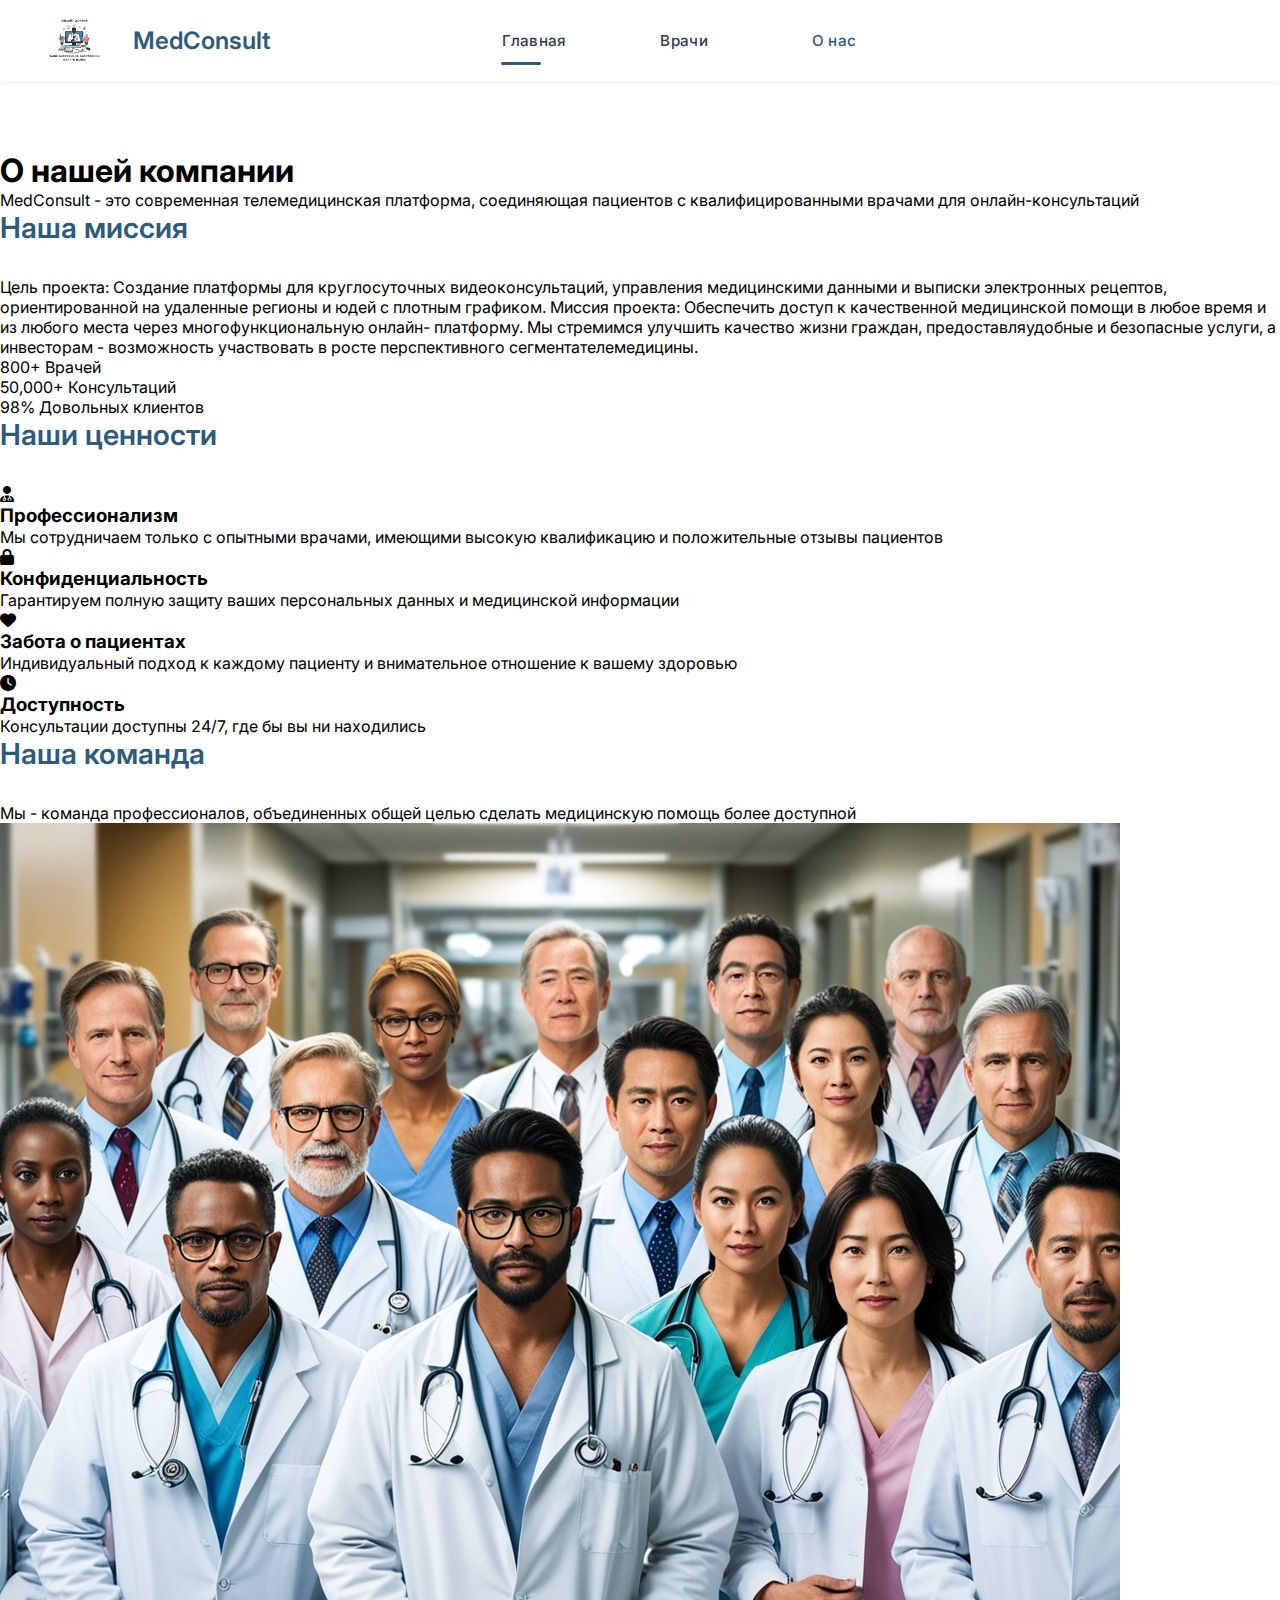
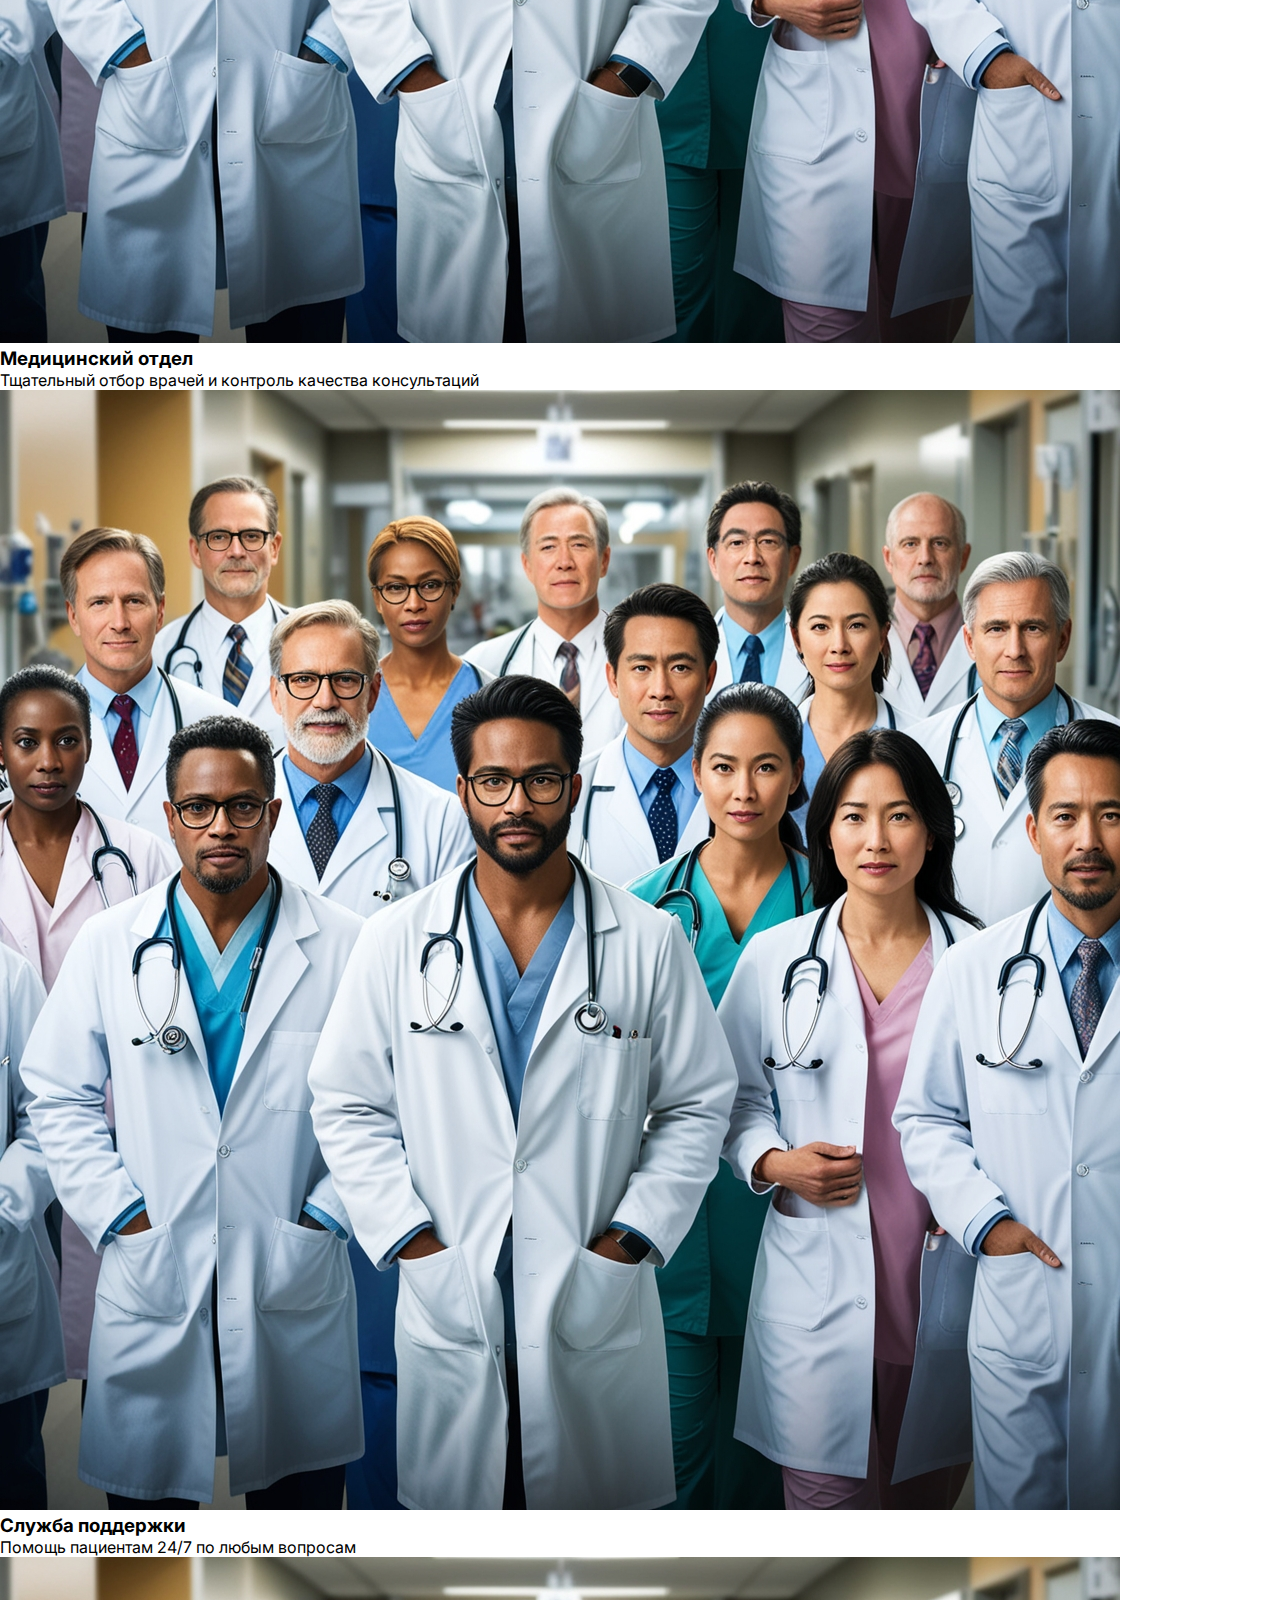
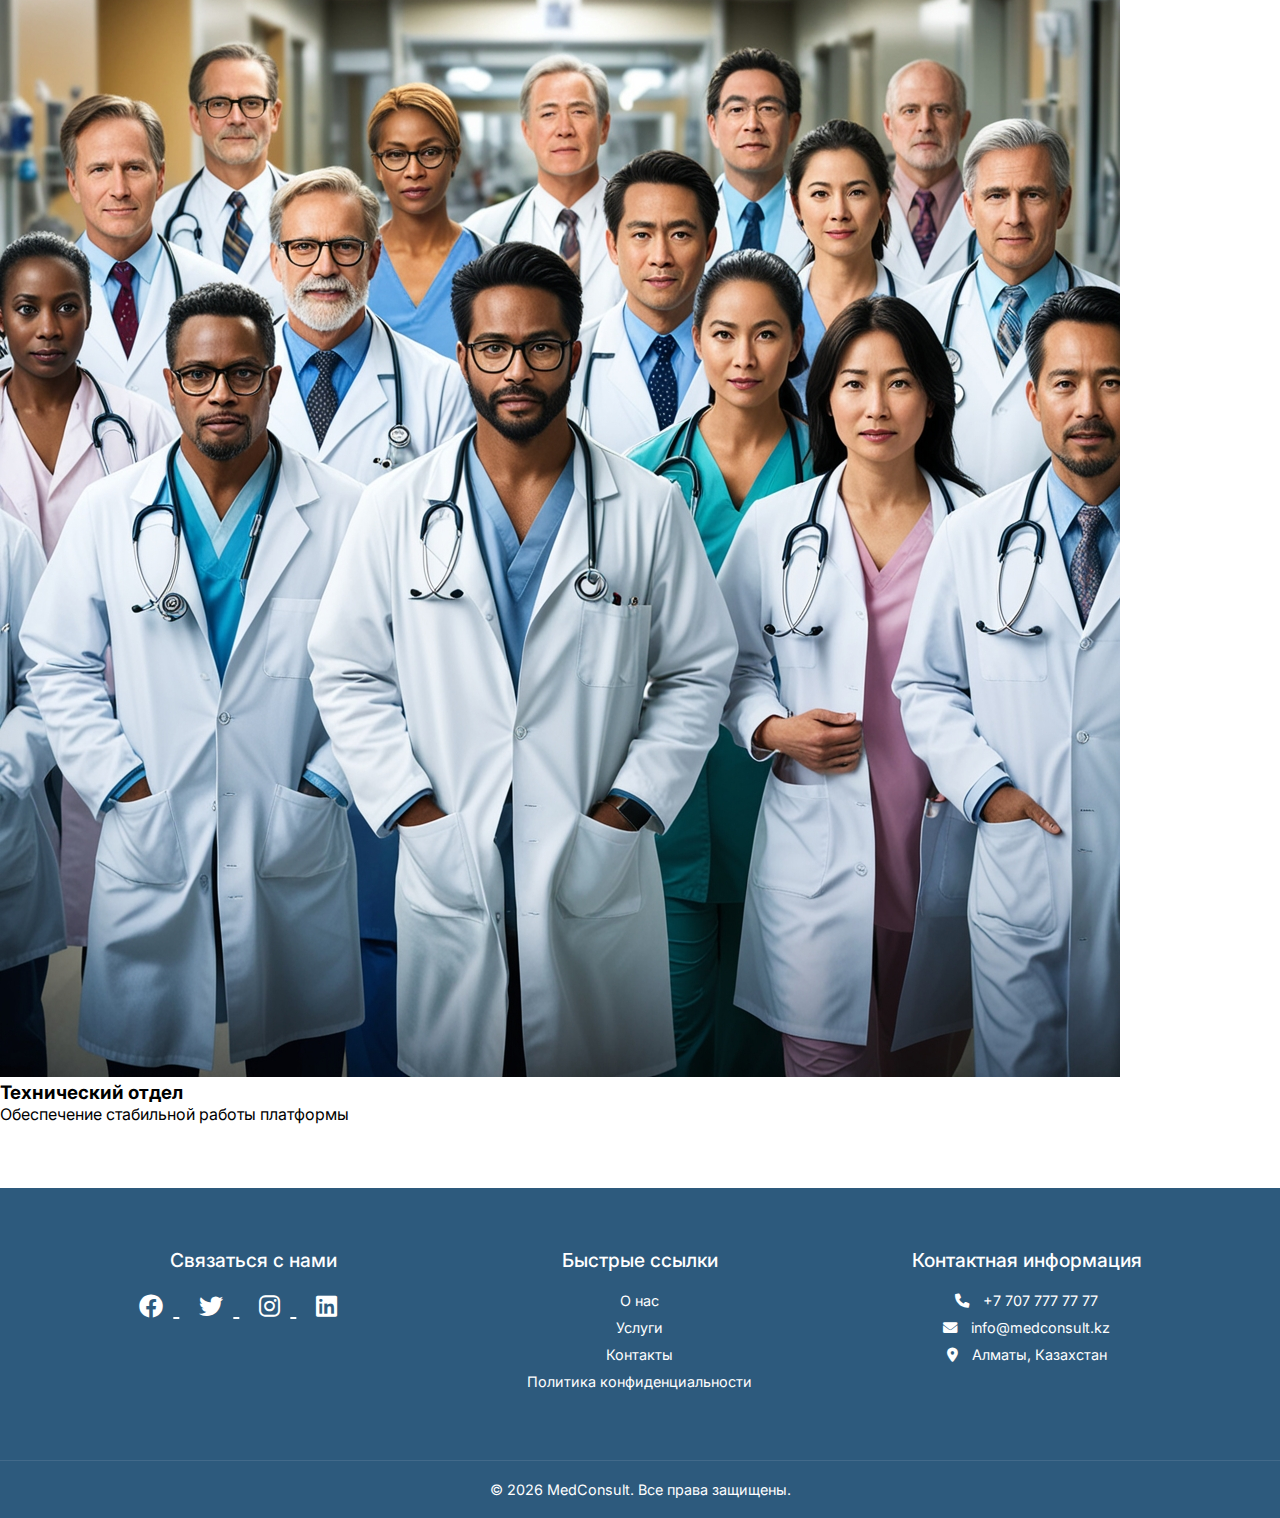
==== about.html @ 64a08afc "Update about.html" ====
<!DOCTYPE html>
<html lang="ru">
<head>
    <meta charset="UTF-8">
    <meta name="viewport" content="width=device-width, initial-scale=1.0">
    <title>О нас - MedConsult</title>
    <link rel="stylesheet" href="styles/main.css">
    <link rel="stylesheet" href="styles/about.css">
    <link href="https://fonts.googleapis.com/css2?family=Inter:wght@300;400;500;600&display=swap" rel="stylesheet">
    <link rel="stylesheet" href="https://cdnjs.cloudflare.com/ajax/libs/font-awesome/6.0.0/css/all.min.css">
</head>
<body>
    <header>
        <div class="logo">
            <img src="img/logo.png" alt="MedConsult Logo">
            <span>MedConsult</span>
        </div>
        <nav>
            <a href="index.html">Главная</a>
            <a href="doctors.html">Врачи</a>
            <a href="about.html" class="active">О нас</a>
            <div id="indicator"></div>
        </nav>
    </header>

    <main>
        <section class="about-hero">
            <div class="about-hero-content">
                <h1>О нашей компании</h1>
                <p>MedConsult - это современная телемедицинская платформа, соединяющая пациентов с квалифицированными врачами для онлайн-консультаций</p>
            </div>
        </section>

        <section class="mission">
            <div class="container">
                <div class="mission-content">
                    <div class="mission-text">
                        <h2>Наша миссия</h2>
                        <p>Цель проекта: Создание платформы для круглосуточных видеоконсультаций, управления медицинскими данными и выписки электронных рецептов, ориентированной на удаленные регионы и юдей с плотным графиком.
Миссия проекта: Обеспечить доступ к качественной медицинской помощи в любое время и из любого места через многофункциональную онлайн- платформу.
Мы стремимся улучшить качество жизни граждан, предоставляудобные и безопасные услуги, а инвесторам - возможность участвовать в росте перспективного сегментателемедицины.</p>
                    </div>
                    <div class="mission-stats">
                        <div class="stat-item">
                            <span class="stat-number">800+</span>
                            <span class="stat-label">Врачей</span>
                        </div>
                        <div class="stat-item">
                            <span class="stat-number">50,000+</span>
                            <span class="stat-label">Консультаций</span>
                        </div>
                        <div class="stat-item">
                            <span class="stat-number">98%</span>
                            <span class="stat-label">Довольных клиентов</span>
                        </div>
                    </div>
                </div>
            </div>
        </section>

        <section class="values">
            <div class="container">
                <h2>Наши ценности</h2>
                <div class="values-grid">
                    <div class="value-card">
                        <div class="value-icon">
                            <i class="fas fa-user-md"></i>
                        </div>
                        <h3>Профессионализм</h3>
                        <p>Мы сотрудничаем только с опытными врачами, имеющими высокую квалификацию и положительные отзывы пациентов</p>
                    </div>

                    <div class="value-card">
                        <div class="value-icon">
                            <i class="fas fa-lock"></i>
                        </div>
                        <h3>Конфиденциальность</h3>
                        <p>Гарантируем полную защиту ваших персональных данных и медицинской информации</p>
                    </div>

                    <div class="value-card">
                        <div class="value-icon">
                            <i class="fas fa-heart"></i>
                        </div>
                        <h3>Забота о пациентах</h3>
                        <p>Индивидуальный подход к каждому пациенту и внимательное отношение к вашему здоровью</p>
                    </div>

                    <div class="value-card">
                        <div class="value-icon">
                            <i class="fas fa-clock"></i>
                        </div>
                        <h3>Доступность</h3>
                        <p>Консультации доступны 24/7, где бы вы ни находились</p>
                    </div>
                </div>
            </div>
        </section>

        <section class="team">
            <div class="container">
                <h2>Наша команда</h2>
                <p class="team-intro">Мы - команда профессионалов, объединенных общей целью сделать медицинскую помощь более доступной</p>
                <div class="team-grid">
                    <div class="team-member">
                        <img src="img/team1.jpg" alt="Команда MedConsult">
                        <div class="team-info">
                            <h3>Медицинский отдел</h3>
                            <p>Тщательный отбор врачей и контроль качества консультаций</p>
                        </div>
                    </div>
                    <div class="team-member">
                        <img src="img/team1.jpg" alt="Команда MedConsult">
                        <div class="team-info">
                            <h3>Служба поддержки</h3>
                            <p>Помощь пациентам 24/7 по любым вопросам</p>
                        </div>
                    </div>
                    <div class="team-member">
                        <img src="img/team1.jpg" alt="Команда MedConsult">
                        <div class="team-info">
                            <h3>Технический отдел</h3>
                            <p>Обеспечение стабильной работы платформы</p>
                        </div>
                    </div>
                </div>
            </div>
        </section>
    </main>

    <footer class="footer">
        <div class="footer-content">
            <div class="footer-section">
                <h3>Связаться с нами</h3>
                <div class="social-links">
                    <a href="https://facebook.com" target="_blank" rel="noopener noreferrer">
                        <i class="fab fa-facebook"></i>
                    </a>
                    <a href="https://twitter.com" target="_blank" rel="noopener noreferrer">
                        <i class="fab fa-twitter"></i>
                    </a>
                    <a href="https://instagram.com" target="_blank" rel="noopener noreferrer">
                        <i class="fab fa-instagram"></i>
                    </a>
                    <a href="https://linkedin.com" target="_blank" rel="noopener noreferrer">
                        <i class="fab fa-linkedin"></i>
                    </a>
                </div>
            </div>
            
            <div class="footer-section">
                <h3>Быстрые ссылки</h3>
                <ul>
                    <li><a href="about.html">О нас</a></li>
                    <li><a href="#">Услуги</a></li>
                    <li><a href="#">Контакты</a></li>
                    <li><a href="#">Политика конфиденциальности</a></li>
                </ul>
            </div>
            
            <div class="footer-section">
                <h3>Контактная информация</h3>
                <p>
                    <i class="fas fa-phone"></i> +7 707 777 77 77
                </p>
                <p>
                    <i class="fas fa-envelope"></i> info@medconsult.kz
                </p>
                <p>
                    <i class="fas fa-map-marker-alt"></i> Алматы, Казахстан
                </p>
            </div>
        </div>
        
        <div class="footer-bottom">
            <p>&copy; <span id="currentYear"></span> MedConsult. Все права защищены.</p>
        </div>
    </footer>
</body>
<script src="js/translations.js"></script>
</html>
---- styles/main.css ----
:root {
    --primary-color: #2D5A7D;
    --secondary-color: #F5F8FA;
    --text-color: #2C3E50;
    --background-color: #FFFFFF;
    --nav-text: #666666;
    --hover-color: #1F4563;
    --accent-color: #2D5A7D;
}

* {
    margin: 0;
    padding: 0;
    box-sizing: border-box;
}

html, body {
    height: 100%;
}

body {
    margin: 0;
    background-color: var(--background-color);
    font-family: 'Inter', sans-serif;
}

header {
    background-color: #ffffff;
    padding: 1rem 2rem;
    display: flex;
    align-items: center;
    justify-content: space-between;
    box-shadow: 0 2px 8px rgba(0, 0, 0, 0.06);
}

.logo {
    display: flex;
    align-items: center;
    gap: 1rem;
    color: var(--text-color);
}

.logo img {
    height: 48px;
    width: auto;
    object-fit: contain;
}

.logo span {
    font-size: 1.5rem;
    font-weight: 600;
    color: var(--primary-color);
}

nav {
    position: relative;
    width: 600px;
    display: table;
    margin: 0 auto;
}

nav a {
    position: relative;
    width: 25%;
    display: table-cell;
    text-align: center;
    color: var(--nav-text);
    text-decoration: none;
    font-family: 'Inter', sans-serif;
    font-weight: 500;
    padding: 15px 25px;
    transition: 0.2s ease color;
    font-size: 1.1rem;
    letter-spacing: 0.3px;
}

nav a:before, nav a:after {
    content: "";
    position: absolute;
    border-radius: 50%;
    transform: scale(0);
    transition: 0.2s ease transform;
}

nav a:before {
    top: 0;
    left: 10px;
    width: 6px;
    height: 6px;
}

nav a:after {
    top: 5px;
    left: 18px;
    width: 4px;
    height: 4px;
}

/* Home link colors */
nav a:nth-child(1):before {
    background-color: var(--primary-color);
}

nav a:nth-child(1):after {
    background-color: var(--hover-color);
}

/* Doctors link colors */
nav a:nth-child(2):before {
    background-color: #5CB3FF;
}

nav a:nth-child(2):after {
    background-color: var(--primary-color);
}

/* Appointments link colors */
nav a:nth-child(3):before {
    background-color: #7CC0FF;
}

nav a:nth-child(3):after {
    background-color: #4A90E2;
}

#indicator {
    position: absolute;
    left: 7%;
    bottom: 0;
    width: 40px;
    height: 3px;
    background-color: var(--primary-color);
    border-radius: 5px;
    transition: 0.2s ease left;
}

nav a:hover {
    color: var(--primary-color);
}

nav a:hover:before, nav a:hover:after {
    transform: scale(1);
}

nav a:nth-child(1):hover ~ #indicator {
    left: 7%;
    background: linear-gradient(130deg, var(--primary-color), var(--hover-color));
}

nav a:nth-child(2):hover ~ #indicator {
    left: 32%;
    background: linear-gradient(130deg, var(--primary-color), var(--hover-color));
}

nav a:nth-child(3):hover ~ #indicator {
    left: 57%;
    background: linear-gradient(130deg, var(--primary-color), var(--hover-color));
}

nav a:nth-child(4):hover ~ #indicator {
    left: 82%;
    background: linear-gradient(130deg, var(--primary-color), var(--hover-color));
}

@media (max-width: 768px) {
    header {
        flex-direction: column;
        gap: 1rem;
        padding: 1rem;
        background-color: var(--background-color);
    }

    nav {
        width: 100%;
    }

    .logo {
        justify-content: center;
    }

    nav a {
        padding: 12px 15px;
        font-size: 1rem;
    }
}

.layout-container {
    display: grid;
    grid-template-rows: auto 1fr auto;
    min-height: 100vh;
}

.nav-links {
    display: flex;
    list-style: none;
    gap: 2.5rem;
    justify-content: center;
}

nav a {
    text-decoration: none;
    color: var(--text-color);
    font-weight: 500;
    font-size: 0.95rem;
    transition: color 0.2s ease;
}

nav a:hover {
    color: var(--accent-color);
}

nav a.active {
    color: var(--accent-color);
}

.auth-section {
    justify-self: end;
}

.login-btn {
    padding: 0.5rem 1.5rem;
    background-color: var(--secondary-color);
    border-radius: var(--border-radius);
    color: var(--primary-color) !important;
}

main {
    margin-top: 70px;
    padding: 0 var(--side-padding);
}

.hero {
    background-color: var(--background-color);
    padding: 4rem var(--side-padding);
    margin-top: 2rem;
    min-height: 600px;
    display: flex;
    align-items: center;
}

.hero-content {
    max-width: 1200px;
    margin: 0 auto;
    padding: 2rem;
    display: grid;
    grid-template-columns: 1fr 1fr;
    gap: 6rem;
    align-items: center;
    height: 100%;
}

.hero-text {
    max-width: 600px;
}

.hero-text h1 {
    font-size: 3.5rem;
    font-weight: 600;
    color: var(--text-color);
    margin-bottom: 2rem;
    line-height: 1.2;
}

.hero-text p {
    font-size: 1.4rem;
    color: var(--nav-text);
    margin-bottom: 3rem;
}

.hero-image {
    position: relative;
    border-radius: 20px;
    overflow: hidden;
    box-shadow: 0 10px 30px rgba(0, 0, 0, 0.1);
    height: 500px;
}

.hero-image img {
    width: 100%;
    height: 100%;
    object-fit: cover;
    display: block;
}

.price-info {
    font-size: 1.8rem;
    color: var(--primary-color);
    margin-bottom: 3rem;
}

.price {
    font-weight: 600;
    font-size: 2.4rem;
    margin: 0 0.5rem;
}

.cta-buttons {
    display: flex;
    gap: 1.5rem;
    flex-wrap: wrap;
}

.cta-button {
    padding: 1.2rem 2.5rem;
    border-radius: 2rem;
    font-weight: 500;
    cursor: pointer;
    transition: all 0.2s ease;
    border: none;
    font-size: 1.1rem;
}

.cta-button.primary {
    background-color: var(--primary-color);
    color: white;
}

.cta-button.primary:hover {
    background-color: var(--hover-color);
}

.cta-button.secondary {
    background-color: var(--secondary-color);
    color: var(--primary-color);
}

.cta-button.secondary:hover {
    background-color: #E1EFFF;
}

@media (max-width: 1024px) {
    .hero {
        min-height: auto;
        padding: 3rem var(--side-padding);
    }

    .hero-content {
        grid-template-columns: 1fr;
        gap: 3rem;
        text-align: center;
    }

    .hero-text h1 {
        font-size: 2.8rem;
    }

    .hero-image {
        height: 400px;
        max-width: 600px;
        margin: 0 auto;
    }
}

@media (max-width: 768px) {
    .hero {
        padding: 2rem 1rem;
    }

    .hero-text h1 {
        font-size: 2.2rem;
    }

    .hero-text p {
        font-size: 1.2rem;
    }

    .hero-image {
        height: 300px;
    }
}

.doctors-section, .appointments-section {
    max-width: 1400px;
    margin: 4rem auto;
}

h2 {
    color: var(--primary-color);
    font-size: 1.8rem;
    font-weight: 600;
    margin-bottom: 2rem;
}

.doctors-grid {
    display: grid;
    grid-template-columns: repeat(auto-fill, minmax(300px, 1fr));
    gap: 2rem;
    margin-top: 2rem;
}

.doctor-card {
    background: white;
    border-radius: var(--border-radius);
    box-shadow: 0 2px 4px rgba(0,0,0,0.04);
    padding: 2rem;
    border: 1px solid #EDF2F7;
    transition: transform 0.2s ease, box-shadow 0.2s ease;
}

.doctor-card:hover {
    transform: translateY(-2px);
    box-shadow: 0 4px 6px rgba(0,0,0,0.05);
}

.appointments-list {
    background: white;
    border-radius: var(--border-radius);
    border: 1px solid #EDF2F7;
    padding: 2rem;
}

footer {
    background-color: var(--light-gray);
    text-align: center;
    padding: 2rem var(--side-padding);
    color: #64748B;
    font-size: 0.9rem;
}

@media (max-width: 768px) {
    :root {
        --side-padding: 1.5rem;
    }

    nav {
        grid-template-columns: 1fr;
        gap: 1rem;
        text-align: center;
    }

    .nav-links {
        flex-direction: column;
        gap: 1rem;
    }

    .auth-section {
        justify-self: stretch;
    }

    .hero {
        padding: 4rem var(--side-padding);
    }

    .hero h1 {
        font-size: 2rem;
    }

    .login-btn {
        width: 100%;
        display: block;
        text-align: center;
    }

    .doctors-grid {
        grid-template-columns: 1fr;
    }
}

.doctors-categories {
    padding: 2rem var(--side-padding);
    margin-top: 2rem;
}

.category-grid {
    max-width: 1200px;
    margin: 0 auto;
    display: grid;
    grid-template-columns: repeat(auto-fit, minmax(300px, 1fr));
    gap: 1.5rem;
}

.category-card {
    background: #FFFFFF;
    padding: 1.5rem;
    border-radius: 12px;
    box-shadow: 0 2px 10px rgba(0, 0, 0, 0.05);
    transition: transform 0.2s ease, box-shadow 0.2s ease;
}

.category-card:hover {
    transform: translateY(-2px);
    box-shadow: 0 4px 15px rgba(45, 90, 125, 0.1);
}

.category-card h3 {
    font-size: 1.25rem;
    margin-bottom: 1rem;
    color: #000;
}

.category-title {
    font-weight: 600;
}

.doctor-count {
    color: var(--primary-color);
    font-weight: normal;
}

.consultation-cost {
    color: #666;
    font-size: 0.95rem;
    margin-bottom: 0.5rem;
}

.price-range {
    display: block;
    color: var(--primary-color);
    font-weight: 500;
    margin-top: 0.25rem;
}

.category-card.purple {
    background: var(--primary-color);
    color: white;
    text-align: center;
    display: flex;
    flex-direction: column;
    justify-content: center;
    align-items: center;
}

.category-card.purple h3 {
    color: white;
    font-size: 1.5rem;
    margin-bottom: 0.5rem;
}

.category-card.purple p {
    margin-bottom: 1.5rem;
}

.view-all {
    background: white;
    color: var(--primary-color);
    border: none;
    padding: 0.8rem 2rem;
    border-radius: 50px;
    font-weight: 500;
    cursor: pointer;
    transition: all 0.2s ease;
    width: 100%;
    max-width: 200px;
}

.view-all:hover {
    background: rgba(255, 255, 255, 0.9);
    transform: translateY(-1px);
}

@media (max-width: 768px) {
    .category-grid {
        grid-template-columns: 1fr;
    }

    .category-card {
        padding: 1.25rem;
    }
}

.how-it-works {
    padding: 6rem var(--side-padding);
    background-color: var(--background-color);
}

.how-it-works h2 {
    text-align: left;
    font-size: 2.8rem;
    color: var(--text-color);
    margin-bottom: 4rem;
    max-width: 1200px;
    margin-left: auto;
    margin-right: auto;
}

.steps-grid {
    max-width: 1200px;
    margin: 0 auto;
    display: grid;
    grid-template-columns: repeat(3, 1fr);
    gap: 3rem;
}

.step-card {
    background: white;
    padding: 2rem;
    border-radius: 12px;
    text-align: left;
    box-shadow: 0 1px 3px rgba(0, 0, 0, 0.05);
    transition: all 0.3s ease;
    position: relative;
}

.step-icon {
    width: 48px;
    height: 48px;
    margin: 0 0 1.5rem;
    padding: 0;
    border-radius: 50%;
    background: white;
    transition: transform 0.3s ease;
}

.step-card:hover {
    transform: none;
    box-shadow: 0 1px 3px rgba(0, 0, 0, 0.05);
}

.step-card:hover .step-icon {
    transform: none;
}

.step-icon svg {
    width: 100%;
    height: 100%;
}

/* Add animation for SVG elements */
.step-icon svg path,
.step-icon svg rect,
.step-icon svg circle {
    transition: all 0.3s ease;
}

.step-card:hover .step-icon svg path,
.step-card:hover .step-icon svg rect,
.step-card:hover .step-icon svg circle {
    stroke-width: 2.5px;
}

.step-card h3 {
    color: var(--text-color);
    font-size: 1.4rem;
    margin-bottom: 1rem;
    font-weight: 600;
}

.step-card p {
    color: #64748B;
    font-size: 1.1rem;
    line-height: 1.6;
}

.step-card::before {
    display: none;
}

.advantages {
    padding: 4rem var(--side-padding);
    background-color: var(--background-color);
}

.advantages h2 {
    font-size: 2.8rem;
    color: var(--text-color);
    margin-bottom: 3rem;
    max-width: 1200px;
    margin-left: auto;
    margin-right: auto;
}

.advantages-grid {
    max-width: 1200px;
    margin: 0 auto;
    display: grid;
    grid-template-columns: repeat(auto-fit, minmax(250px, 1fr));
    gap: 2rem;
}

.advantage-card {
    background: white;
    padding: 2rem;
    border-radius: 12px;
    display: flex;
    flex-direction: column;
    gap: 1.5rem;
    box-shadow: 0 2px 4px rgba(0, 0, 0, 0.05);
    transition: transform 0.3s ease;
}

.advantage-card:hover {
    transform: translateY(-5px);
}

.advantage-icon {
    width: 40px;
    height: 40px;
}

.advantage-icon svg {
    width: 100%;
    height: 100%;
}

.advantage-card p {
    font-size: 1.1rem;
    line-height: 1.5;
    color: var(--text-color);
}

@media (max-width: 768px) {
    .advantages h2 {
        font-size: 2rem;
        margin-bottom: 2rem;
        padding: 0 1rem;
    }

    .advantage-card {
        padding: 1.5rem;
    }

    .advantage-card p {
        font-size: 1rem;
    }
}

.reviews {
    padding: 3rem var(--side-padding);
    background-color: var(--background-color);
}

.reviews h2 {
    font-size: 2.5rem;
    color: var(--text-color);
    margin-bottom: 2.5rem;
    max-width: 1200px;
    margin-left: auto;
    margin-right: auto;
}

.reviews-slider {
    max-width: 1200px;
    margin: 0 auto;
    display: grid;
    grid-template-columns: repeat(auto-fit, minmax(280px, 1fr));
    gap: 2rem;
    padding: 0.5rem;
}

.review-card {
    background: white;
    padding: 1.5rem;
    border-radius: 12px;
    box-shadow: 0px 2px 20px rgba(0, 0, 0, 0.08);
    display: flex;
    flex-direction: column;
    gap: 1rem;
    transition: all 0.2s ease;
}

.review-card:hover {
    box-shadow: 0px 4px 25px rgba(0, 0, 0, 0.1);
    transform: translateY(-2px);
}

.review-header {
    display: flex;
    flex-direction: column;
    gap: 0.75rem;
}

.reviewer-info {
    display: flex;
    justify-content: space-between;
    align-items: center;
    margin-bottom: 0.25rem;
}

.reviewer-info h3 {
    font-size: 1rem;
    font-weight: 600;
    color: var(--text-color);
}

.stars {
    color: #FFD700;
    letter-spacing: 1px;
    font-size: 0.9rem;
}

.review-header p {
    color: var(--text-color);
    font-size: 0.95rem;
    line-height: 1.5;
}

.doctor-info {
    display: flex;
    align-items: flex-start;
    padding-top: 0.75rem;
    border-top: 1px solid rgba(0, 0, 0, 0.05);
    margin-top: auto;
}

.doctor-photo {
    display: none;
}

.doctor-details {
    flex: 1;
}

.doctor-details h4 {
    font-size: 0.95rem;
    font-weight: 600;
    color: var(--text-color);
    margin-bottom: 0.2rem;
}

.doctor-details p {
    font-size: 0.85rem;
    color: #64748B;
    margin-bottom: 0.2rem;
}

.review-date {
    font-size: 0.85rem;
    color: #94A3B8;
}

@media (max-width: 768px) {
    .reviews {
        padding: 3rem var(--side-padding);
    }

    .reviews h2 {
        font-size: 2rem;
        margin-bottom: 2rem;
    }

    .reviews-slider {
        grid-template-columns: 1fr;
    }

    .review-card {
        padding: 1.5rem;
    }
}

.footer {
    background-color: var(--primary-color);
    color: #fff;
    padding: 40px 0 20px;
    margin-top: 4rem;
}

.footer-content {
    max-width: 1200px;
    margin: 0 auto;
    display: flex;
    justify-content: space-around;
    flex-wrap: wrap;
    padding: 0 20px;
}

.footer-section {
    margin: 20px;
    min-width: 250px;
}

.footer-section h3 {
    color: #fff;
    margin-bottom: 20px;
    font-size: 1.2rem;
    font-weight: 500;
}

.social-links a {
    color: #fff;
    margin-right: 20px;
    font-size: 1.5rem;
    transition: color 0.3s ease;
}

.social-links a:hover {
    color: #fff;
    opacity: 0.8;
}

.footer-section ul {
    list-style: none;
    padding: 0;
}

.footer-section ul li {
    margin-bottom: 10px;
}

.footer-section ul li a {
    color: #fff;
    text-decoration: none;
    transition: opacity 0.3s ease;
}

.footer-section ul li a:hover {
    opacity: 0.8;
}

.footer-section p {
    margin-bottom: 10px;
}

.footer-section i {
    margin-right: 10px;
}

.footer-bottom {
    text-align: center;
    margin-top: 40px;
    padding-top: 20px;
    border-top: 1px solid rgba(255, 255, 255, 0.1);
}

@media (max-width: 768px) {
    .footer-content {
        flex-direction: column;
        align-items: center;
    }
    
    .footer-section {
        text-align: center;
        margin: 20px 0;
    }
    
    .social-links {
        margin-bottom: 20px;
    }
}
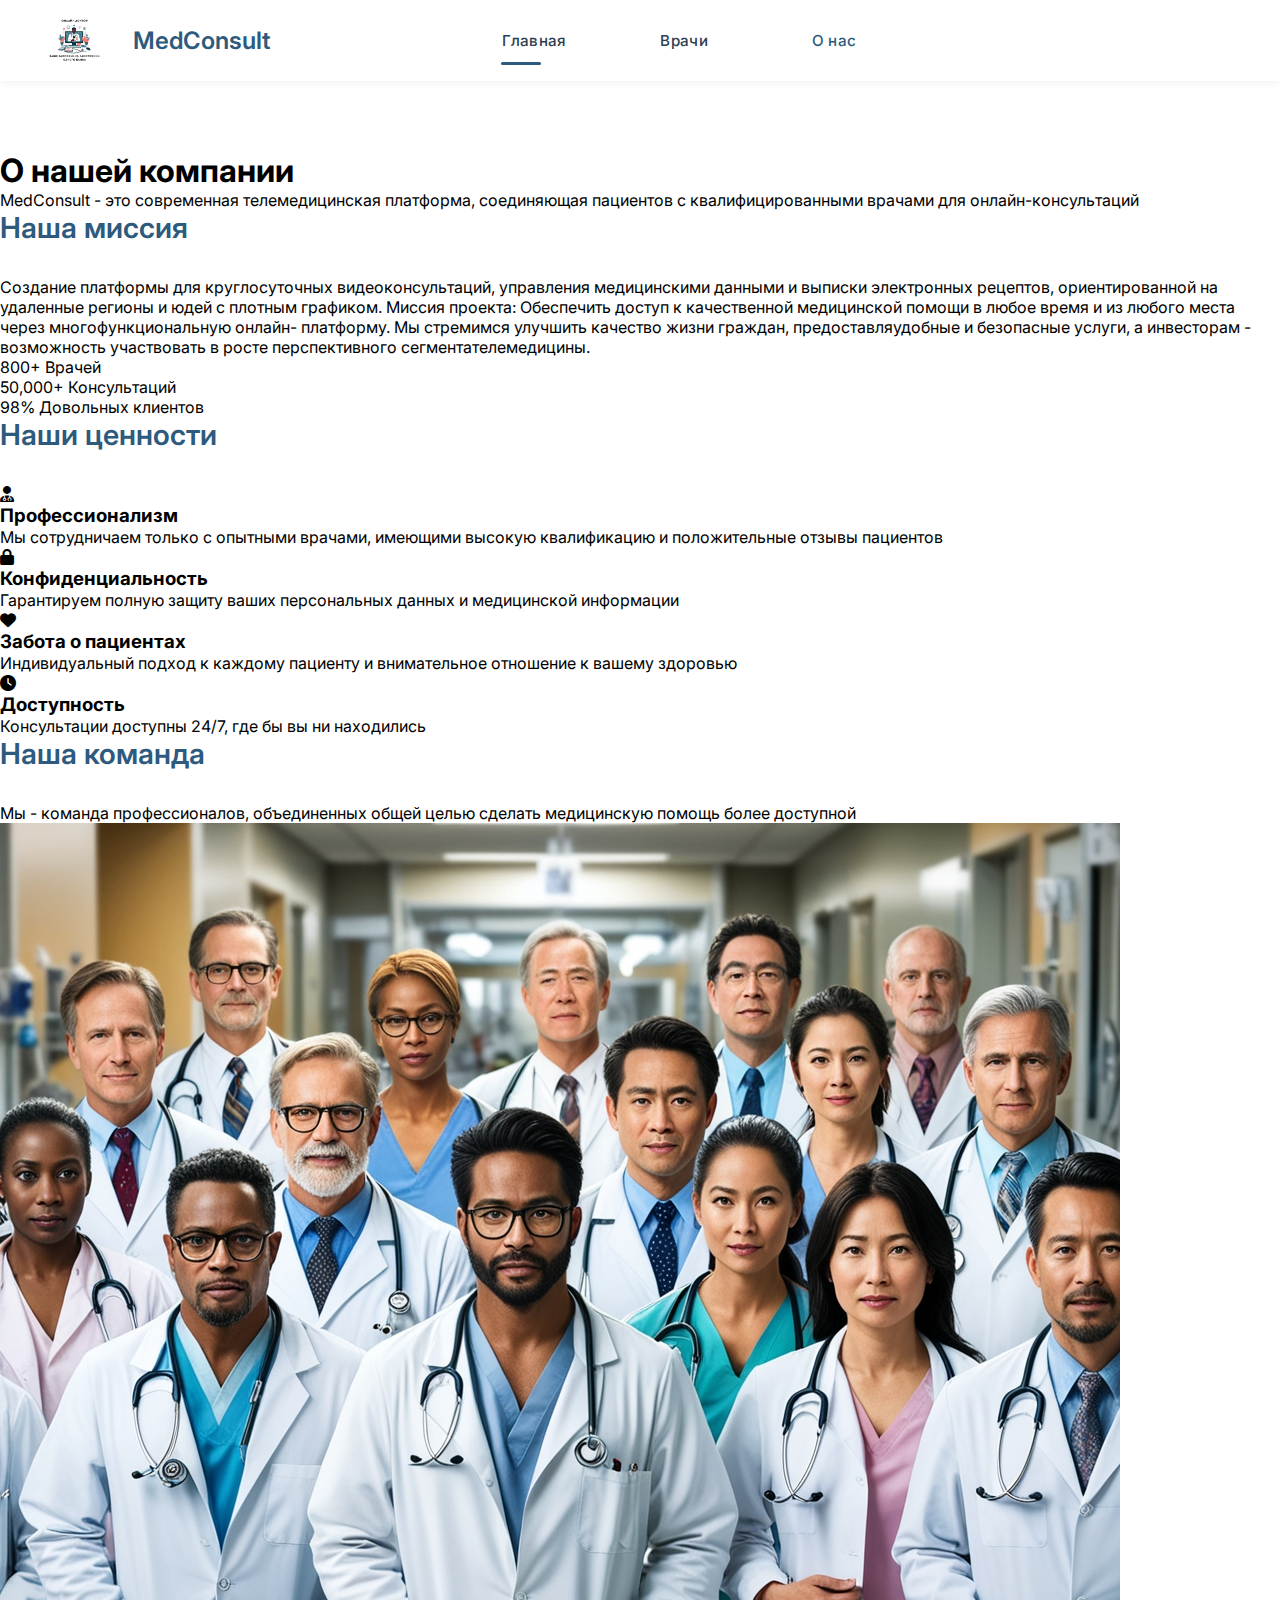
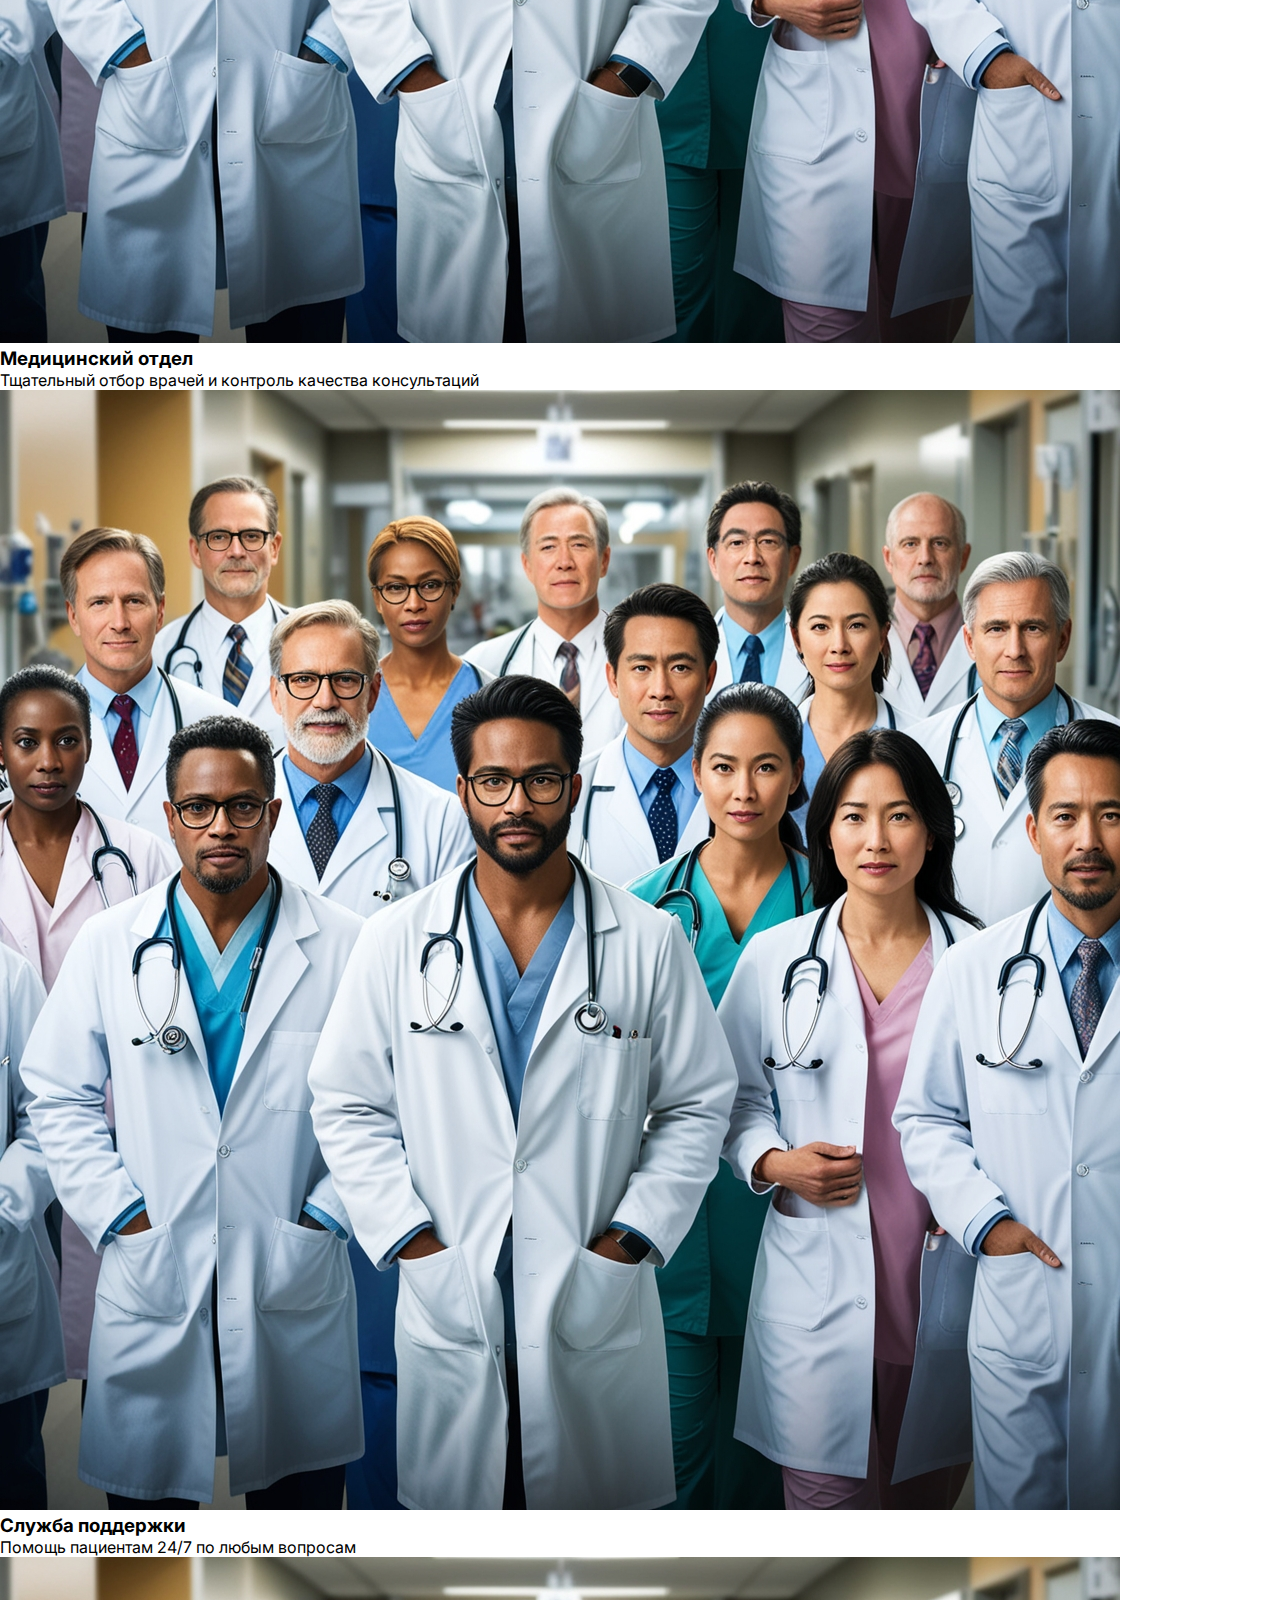
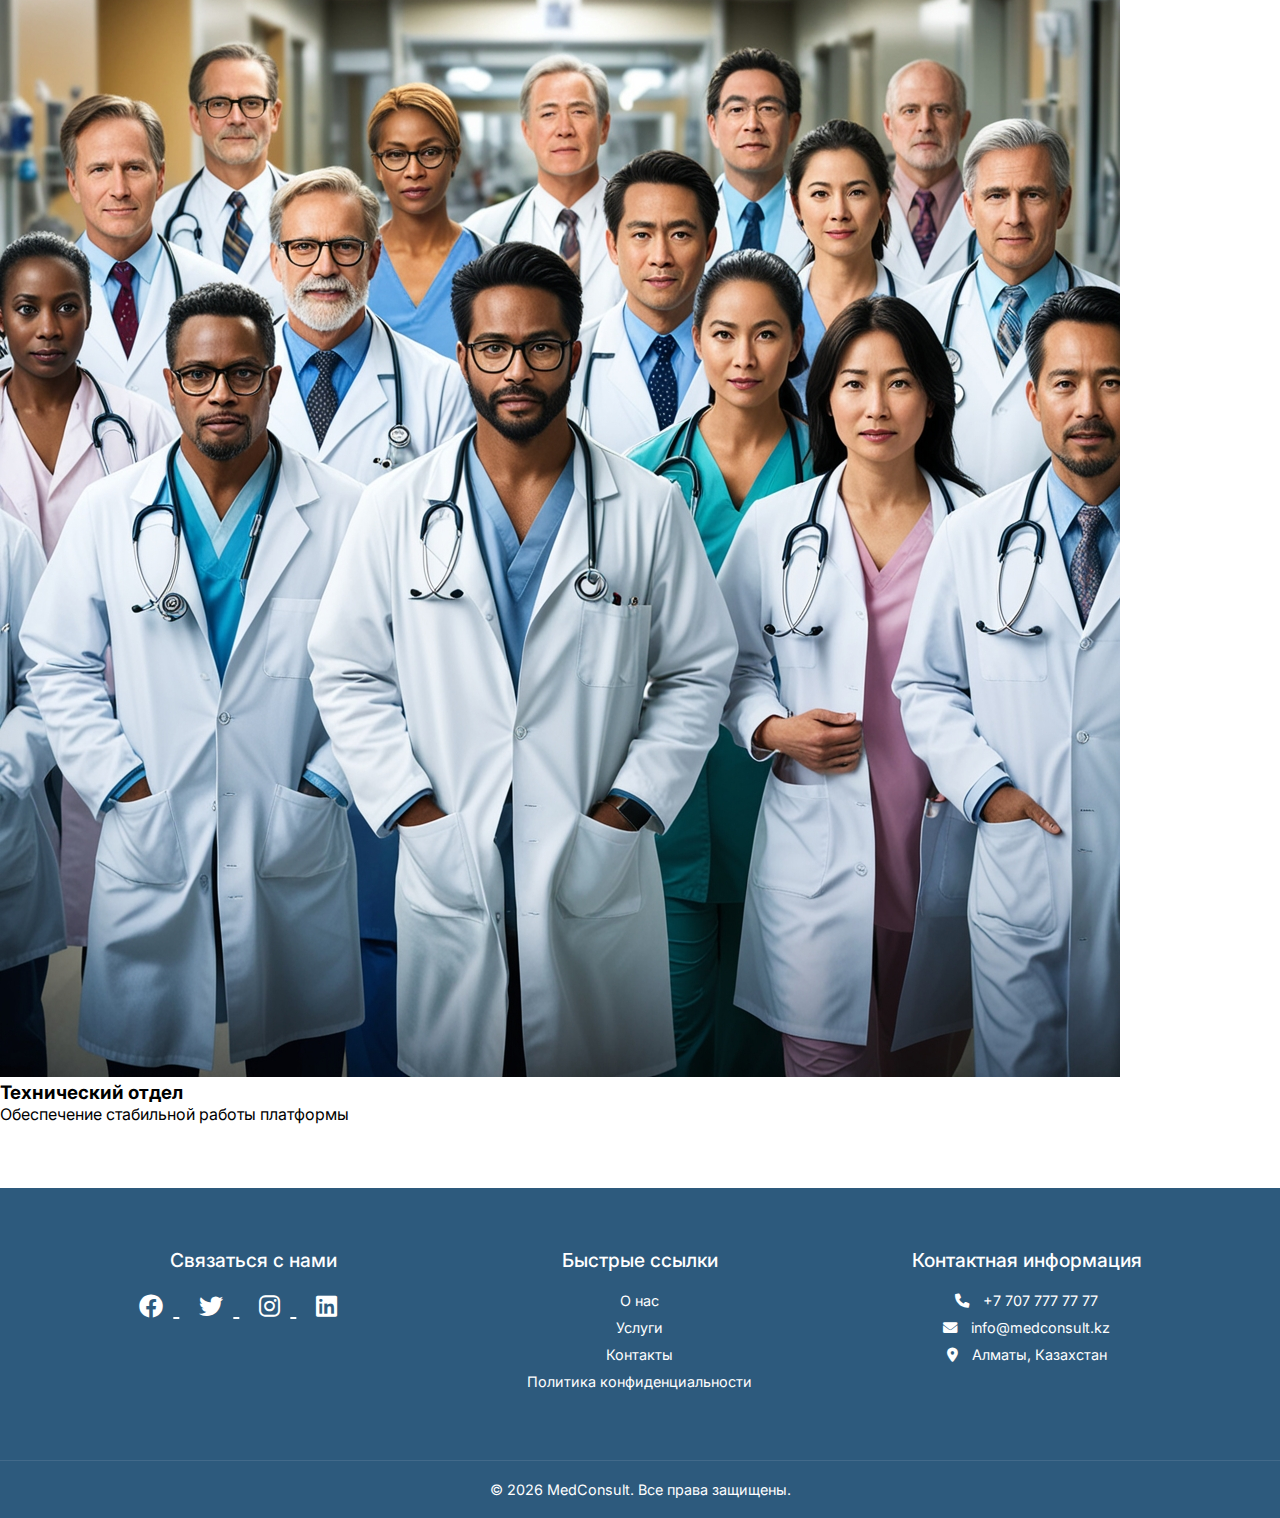
==== commit a5a1398e: "Update about.html" ====
--- a/about.html
+++ b/about.html
@@ -36,7 +36,7 @@
                 <div class="mission-content">
                     <div class="mission-text">
                         <h2>Наша миссия</h2>
-                        <p>Цель проекта: Создание платформы для круглосуточных видеоконсультаций, управления медицинскими данными и выписки электронных рецептов, ориентированной на удаленные регионы и юдей с плотным графиком.
+                        <p>Создание платформы для круглосуточных видеоконсультаций, управления медицинскими данными и выписки электронных рецептов, ориентированной на удаленные регионы и юдей с плотным графиком.
 Миссия проекта: Обеспечить доступ к качественной медицинской помощи в любое время и из любого места через многофункциональную онлайн- платформу.
 Мы стремимся улучшить качество жизни граждан, предоставляудобные и безопасные услуги, а инвесторам - возможность участвовать в росте перспективного сегментателемедицины.</p>
                     </div>
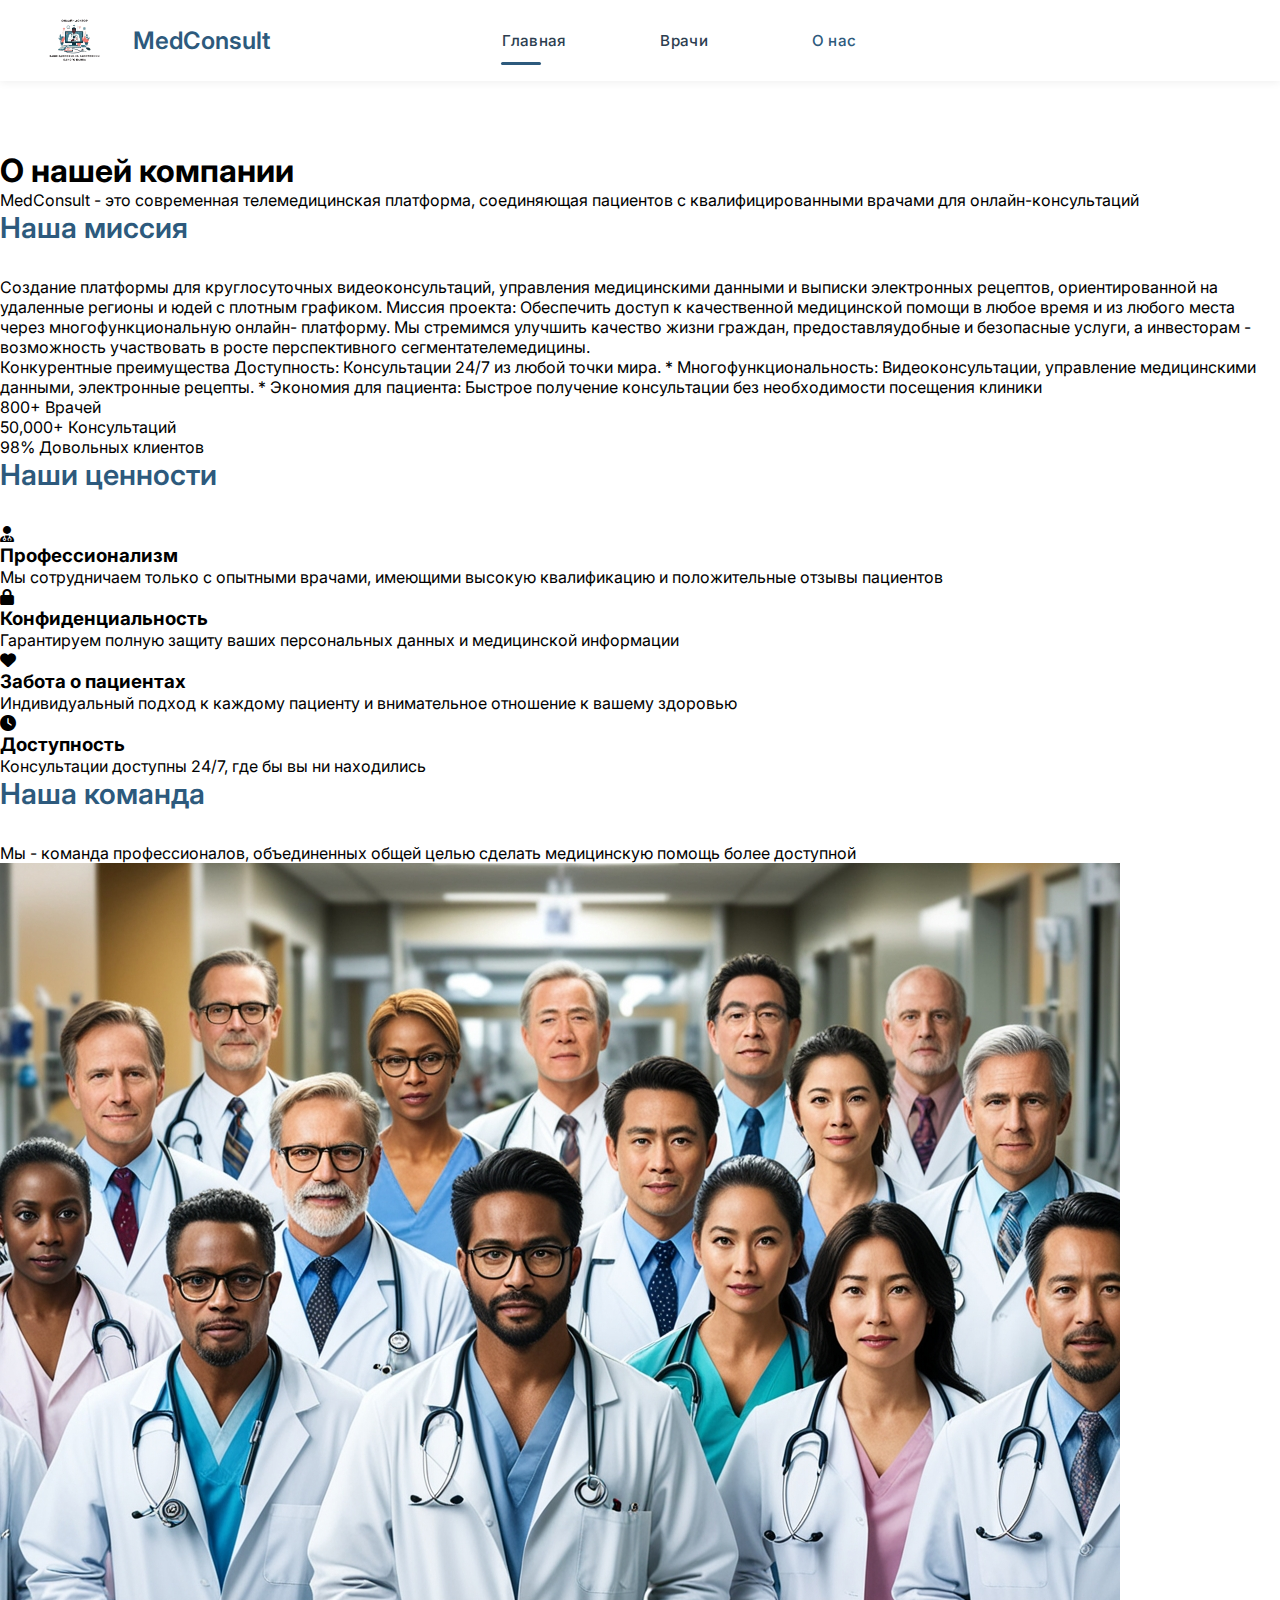
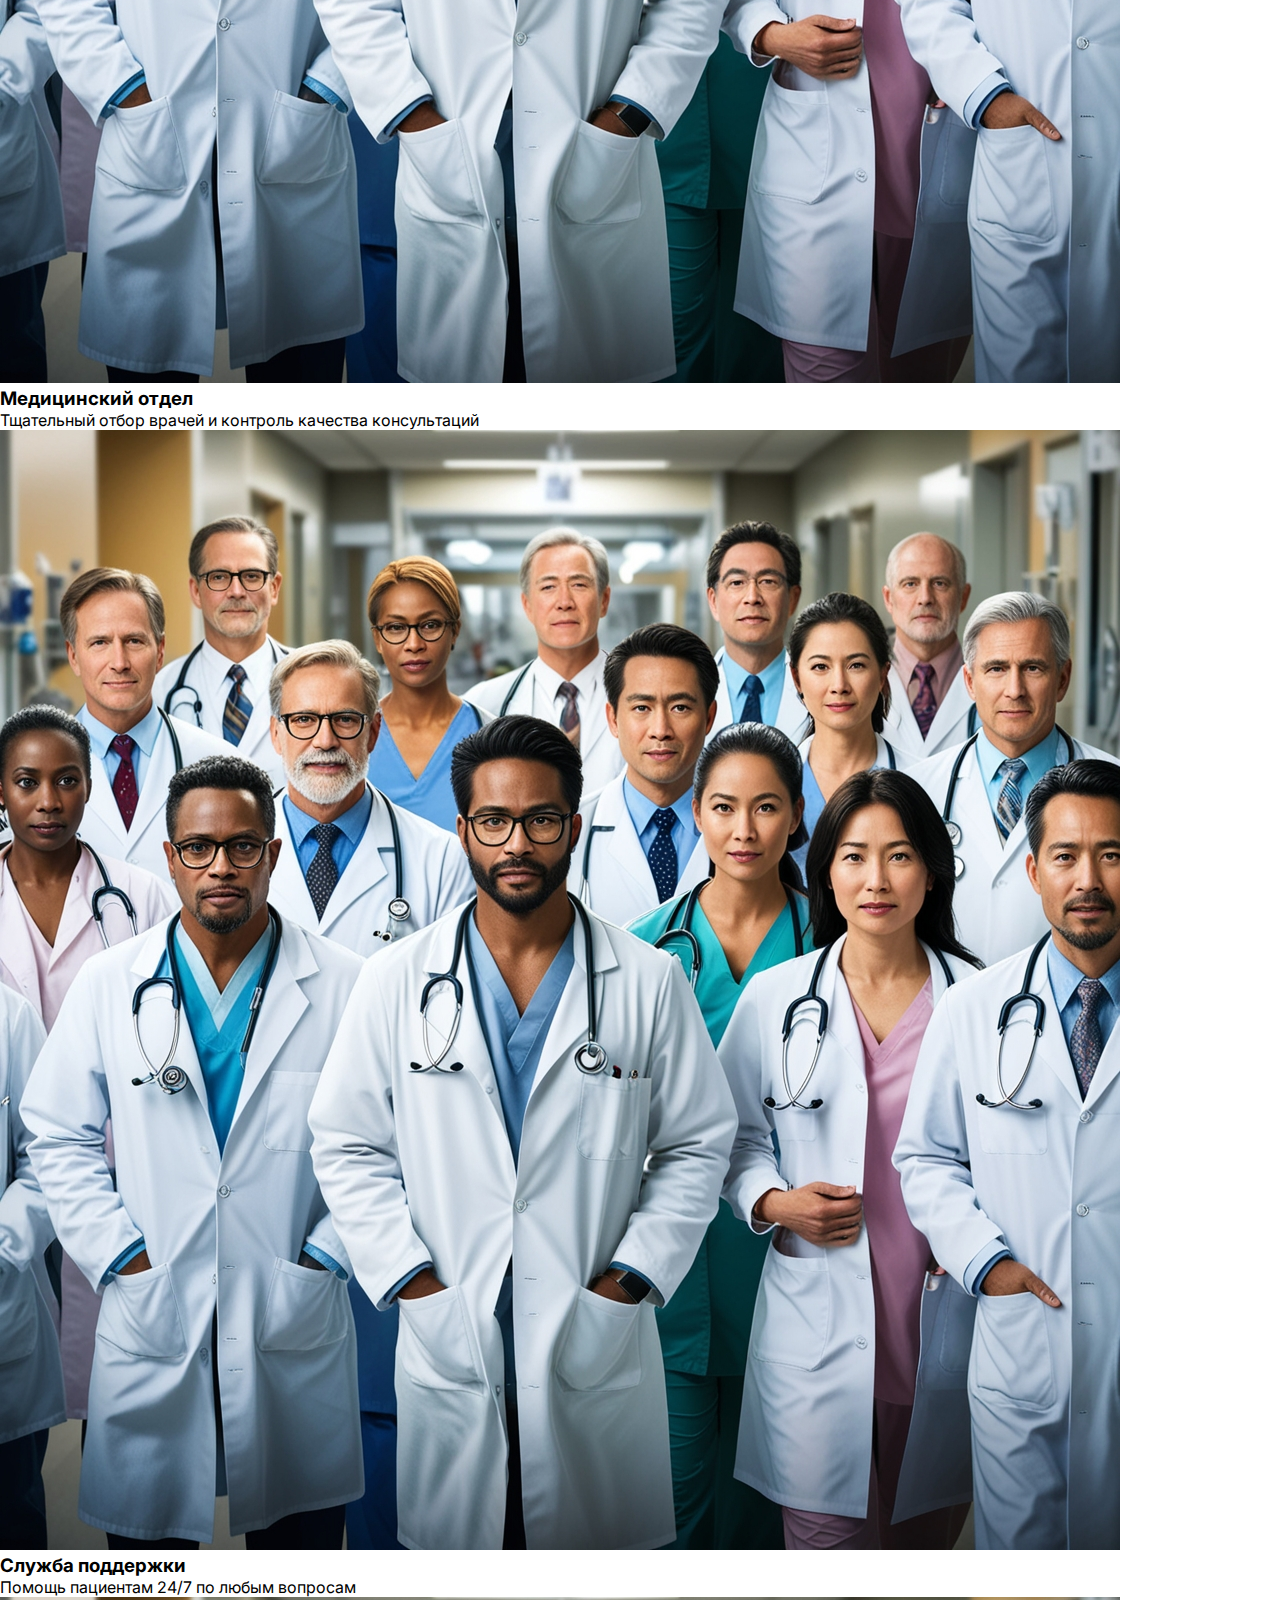
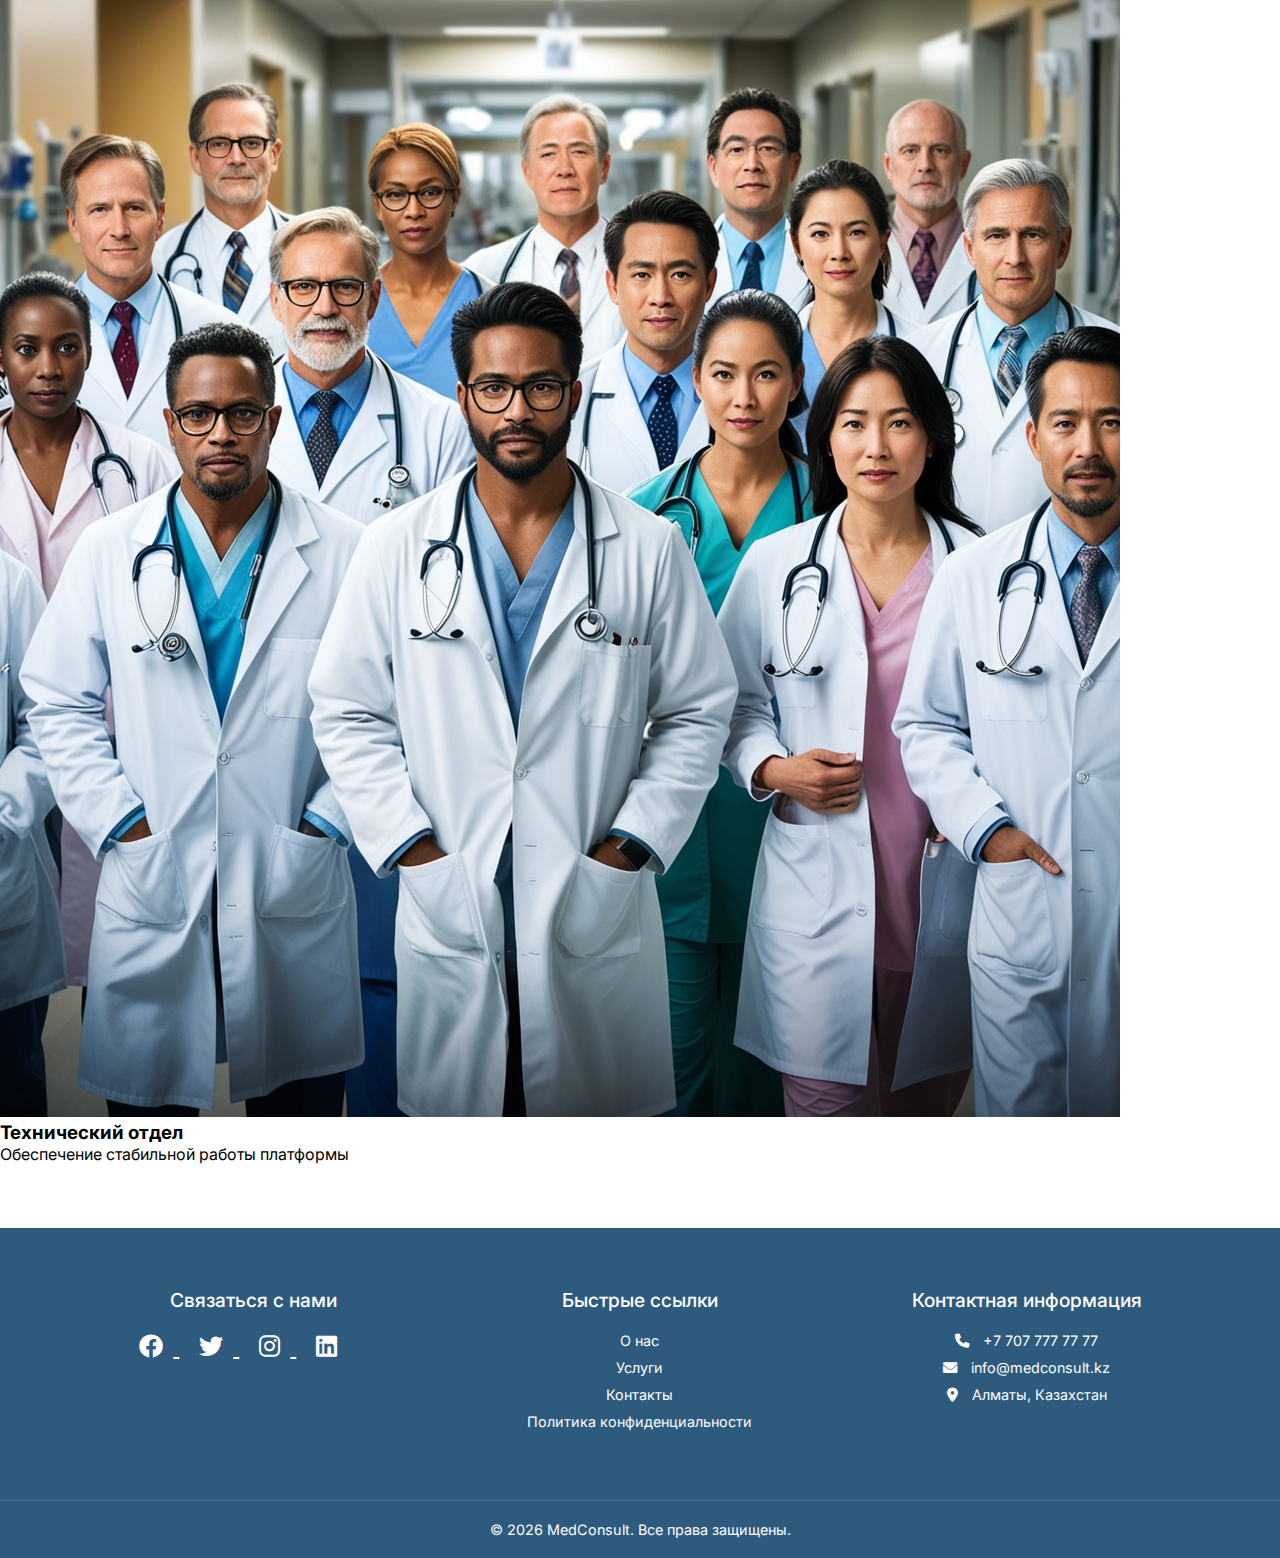
==== commit bedd51c5: "Update about.html" ====
--- a/about.html
+++ b/about.html
@@ -39,6 +39,18 @@
                         <p>Создание платформы для круглосуточных видеоконсультаций, управления медицинскими данными и выписки электронных рецептов, ориентированной на удаленные регионы и юдей с плотным графиком.
 Миссия проекта: Обеспечить доступ к качественной медицинской помощи в любое время и из любого места через многофункциональную онлайн- платформу.
 Мы стремимся улучшить качество жизни граждан, предоставляудобные и безопасные услуги, а инвесторам - возможность участвовать в росте перспективного сегментателемедицины.</p>
+                        <p>Конкурентные преимущества
+Доступность:
+Консультации 24/7 из
+любой точки мира.
+* Многофункциональность:
+Видеоконсультации, управление
+медицинскими данными, электронные
+рецепты.
+* Экономия для пациента:
+Быстрое получение консультации
+без необходимости посещения
+клиники</p>
                     </div>
                     <div class="mission-stats">
                         <div class="stat-item">
